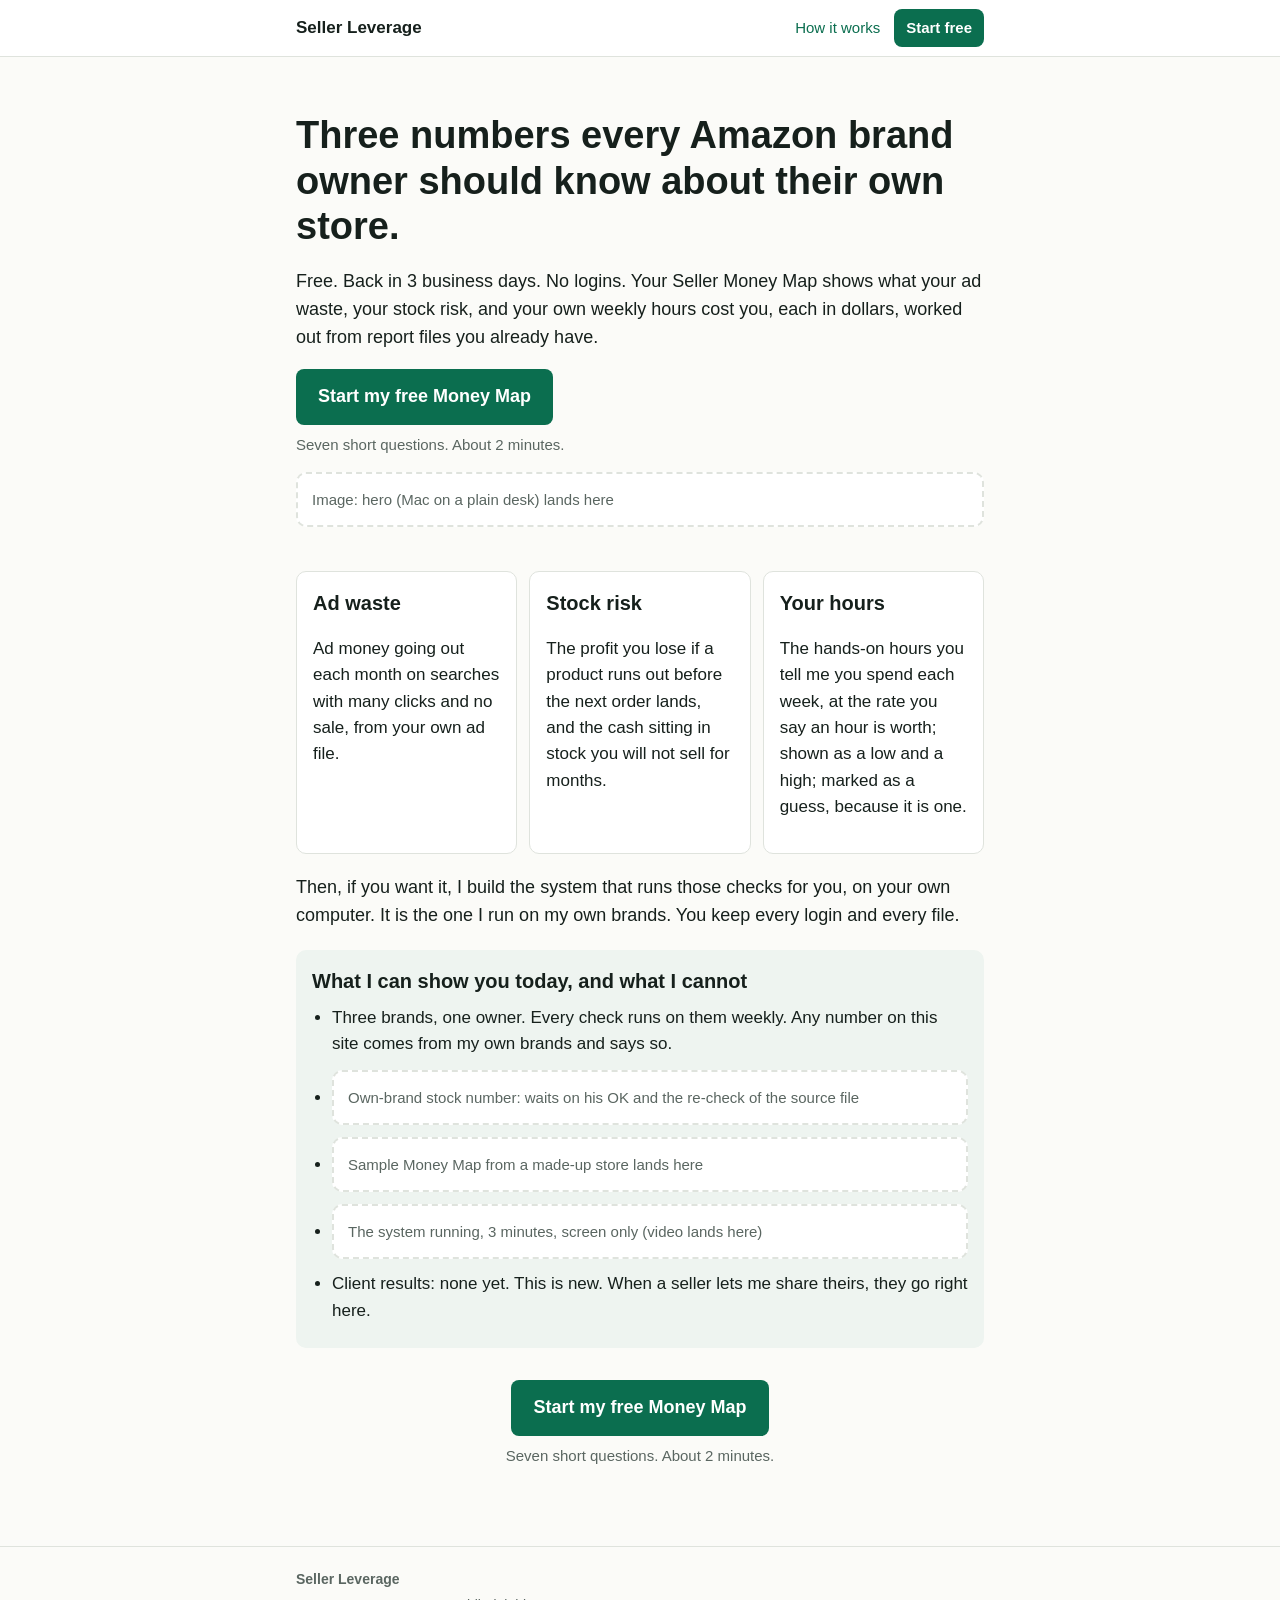
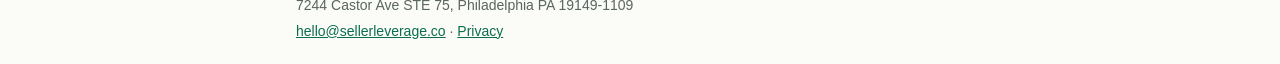
==== index.html @ 5cb5be9c "Seller Leverage site, first build (placeholders)" ====
<!doctype html>
<html lang="en"><head><meta charset="utf-8">
<meta name="viewport" content="width=device-width,initial-scale=1">
<meta http-equiv="Content-Security-Policy" content="default-src 'self'; img-src 'self' data:; style-src 'self'; script-src 'self'; frame-src https://cal.com https://app.cal.com https://www.youtube-nocookie.com; connect-src 'self' https://script.google.com https://script.googleusercontent.com; form-action 'self'; base-uri 'self'; object-src 'none'">
<meta name="referrer" content="strict-origin-when-cross-origin">
<title>Seller Leverage | Free Seller Money Map</title>
<meta name="description" content="Three numbers every Amazon brand owner should know about their own store.">
<link rel="stylesheet" href="/style.css">
<link rel="icon" href="/img/favicon.svg" type="image/svg+xml">
</head><body>
<header class="top"><div class="wrap row"><a class="brand" href="/">Seller Leverage</a><nav><a href="/how-it-works/">How it works</a><a class="btn-sm" href="/audit/">Start free</a></nav></div></header>
<main class="wrap">

<section class="hero">
<h1>Three numbers every Amazon brand owner should know about their own store.</h1>
<p class="sub">Free. Back in 3 business days. No logins. Your Seller Money Map shows what your ad waste, your stock risk, and your own weekly hours cost you, each in dollars, worked out from report files you already have.</p>
<a class="btn" href="/audit/">Start my free Money Map</a>
<p class="note">Seven short questions. About 2 minutes.</p>
<div class="ph">Image: hero (Mac on a plain desk) lands here</div>
</section>
<section class="cards">
<div class="card"><h2>Ad waste</h2><p>Ad money going out each month on searches with many clicks and no sale, from your own ad file.</p></div>
<div class="card"><h2>Stock risk</h2><p>The profit you lose if a product runs out before the next order lands, and the cash sitting in stock you will not sell for months.</p></div>
<div class="card"><h2>Your hours</h2><p>The hands-on hours you tell me you spend each week, at the rate you say an hour is worth; shown as a low and a high; marked as a guess, because it is one.</p></div>
</section>
<section>
<p class="lead">Then, if you want it, I build the system that runs those checks for you, on your own computer. It is the one I run on my own brands. You keep every login and every file.</p>
</section>
<section class="proof">
<h2>What I can show you today, and what I cannot</h2>
<ul>
<li>Three brands, one owner. Every check runs on them weekly. Any number on this site comes from my own brands and says so.</li>
<li><div class="ph">Own-brand stock number: waits on his OK and the re-check of the source file</div></li>
<li><div class="ph">Sample Money Map from a made-up store lands here</div></li>
<li><div class="ph">The system running, 3 minutes, screen only (video lands here)</div></li>
<li>Client results: none yet. This is new. When a seller lets me share theirs, they go right here.</li>
</ul>
</section>
<section class="cta"><a class="btn" href="/audit/">Start my free Money Map</a><p class="note">Seven short questions. About 2 minutes.</p></section>

</main>
<footer class="foot"><div class="wrap">
<p><strong>Seller Leverage</strong></p>
<p>7244 Castor Ave STE 75, Philadelphia PA 19149-1109</p>
<p><a href="mailto:hello@sellerleverage.co">hello@sellerleverage.co</a> &middot; <a href="/privacy/">Privacy</a></p>
</div></footer>

</body></html>
---- style.css ----
:root{--ink:#16201c;--muted:#5a6661;--bg:#fbfbf8;--line:#dfe3dd;--accent:#0b6e4f;--accent-ink:#fff;--soft:#eef4f0}
*{box-sizing:border-box}
html{-webkit-text-size-adjust:100%}
body{margin:0;background:var(--bg);color:var(--ink);font:17px/1.55 -apple-system,BlinkMacSystemFont,"Segoe UI",Roboto,Helvetica,Arial,sans-serif}
.wrap{max-width:720px;margin:0 auto;padding:0 16px}
a{color:var(--accent)}
.top{border-bottom:1px solid var(--line);background:#fff}
.row{display:flex;align-items:center;justify-content:space-between;min-height:56px;gap:12px}
.brand{font-weight:700;color:var(--ink);text-decoration:none}
nav{display:flex;gap:14px;align-items:center;font-size:15px}
nav a{text-decoration:none}
.btn,.btn-sm{display:inline-block;background:var(--accent);color:var(--accent-ink);text-decoration:none;border:0;border-radius:8px;font-weight:600;cursor:pointer}
.btn{padding:14px 22px;font-size:18px}
.btn-sm{padding:7px 12px}
.btn:focus-visible,.btn-sm:focus-visible,input:focus-visible{outline:3px solid #f2b705;outline-offset:2px}
.hero{padding:36px 0 12px}
h1{font-size:30px;line-height:1.2;margin:0 0 12px}
h2{font-size:20px;margin:0 0 6px}
.sub,.lead{font-size:18px;color:var(--ink)}
.note{color:var(--muted);font-size:15px;margin-top:8px}
section{margin:20px 0}
.cards{display:grid;gap:12px}
.card,.box{background:#fff;border:1px solid var(--line);border-radius:10px;padding:16px}
.proof{background:var(--soft);border-radius:10px;padding:16px}
.proof ul{padding-left:20px;margin:0}
.proof li{margin:8px 0}
.steps{padding-left:22px}
.steps li{margin:10px 0}
.cta{text-align:center;padding:12px 0 24px}
.ph{border:2px dashed var(--line);border-radius:10px;padding:14px;color:var(--muted);font-size:15px;margin:12px 0;background:#fff}
.form label{display:block;font-weight:600;margin:14px 0}
.form input[type=email],.form input:not([type]){display:block;width:100%;margin-top:6px;padding:12px;font-size:17px;border:1px solid #b9c1bb;border-radius:8px}
fieldset{border:1px solid var(--line);border-radius:10px;margin:14px 0;padding:10px 14px;background:#fff}
legend{font-weight:600;padding:0 4px}
.opt{display:flex!important;align-items:center;gap:10px;font-weight:400!important;margin:6px 0!important;min-height:40px}
.opt input{width:20px;height:20px}
.hp{position:absolute;left:-9999px}
.err{color:#a01d1d;font-weight:600}
.tabs{display:flex;gap:8px;flex-wrap:wrap}
.tab{border:1px solid var(--accent);background:#fff;color:var(--accent);border-radius:8px;padding:10px 12px;font-size:15px;cursor:pointer}
.tab.on{background:var(--accent);color:#fff}
.calbox{margin-top:14px}
.calbox iframe{width:100%;height:720px;border:0;border-radius:10px;background:#fff}
.foot{border-top:1px solid var(--line);margin-top:40px;padding:18px 0;color:var(--muted);font-size:14px}
.foot p{margin:4px 0}
@media(min-width:720px){h1{font-size:38px}.cards{grid-template-columns:repeat(3,1fr)}}
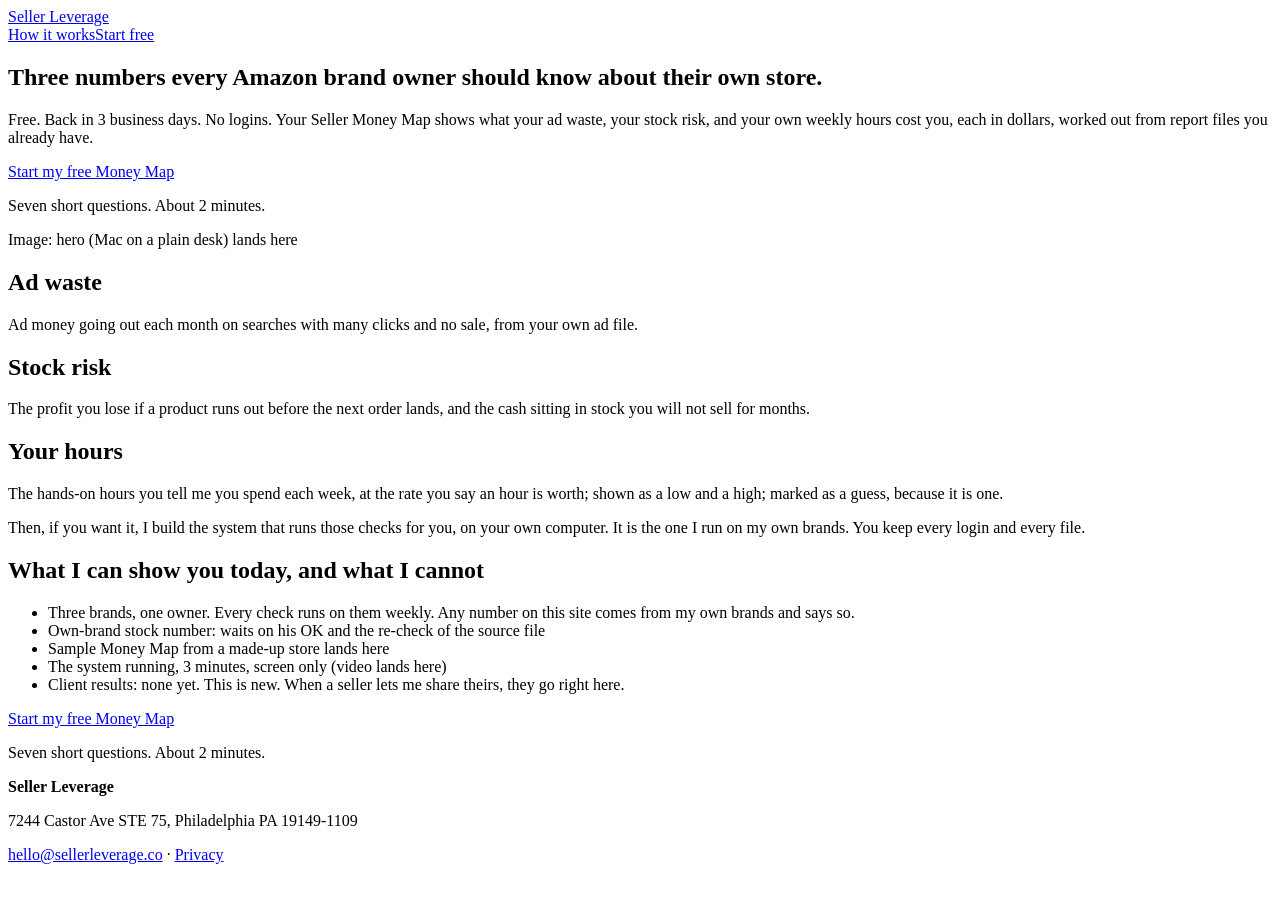
==== commit aad53502: "Base path for github.io" ====
--- a/index.html
+++ b/index.html
@@ -5,16 +5,16 @@
 <meta name="referrer" content="strict-origin-when-cross-origin">
 <title>Seller Leverage | Free Seller Money Map</title>
 <meta name="description" content="Three numbers every Amazon brand owner should know about their own store.">
-<link rel="stylesheet" href="/style.css">
-<link rel="icon" href="/img/favicon.svg" type="image/svg+xml">
+<link rel="stylesheet" href="/seller-leverage-site/style.css">
+<link rel="icon" href="/seller-leverage-site/img/favicon.svg" type="image/svg+xml">
 </head><body>
-<header class="top"><div class="wrap row"><a class="brand" href="/">Seller Leverage</a><nav><a href="/how-it-works/">How it works</a><a class="btn-sm" href="/audit/">Start free</a></nav></div></header>
+<header class="top"><div class="wrap row"><a class="brand" href="/seller-leverage-site/">Seller Leverage</a><nav><a href="/seller-leverage-site/how-it-works/">How it works</a><a class="btn-sm" href="/seller-leverage-site/audit/">Start free</a></nav></div></header>
 <main class="wrap">
 
 <section class="hero">
 <h1>Three numbers every Amazon brand owner should know about their own store.</h1>
 <p class="sub">Free. Back in 3 business days. No logins. Your Seller Money Map shows what your ad waste, your stock risk, and your own weekly hours cost you, each in dollars, worked out from report files you already have.</p>
-<a class="btn" href="/audit/">Start my free Money Map</a>
+<a class="btn" href="/seller-leverage-site/audit/">Start my free Money Map</a>
 <p class="note">Seven short questions. About 2 minutes.</p>
 <div class="ph">Image: hero (Mac on a plain desk) lands here</div>
 </section>
@@ -36,13 +36,13 @@
 <li>Client results: none yet. This is new. When a seller lets me share theirs, they go right here.</li>
 </ul>
 </section>
-<section class="cta"><a class="btn" href="/audit/">Start my free Money Map</a><p class="note">Seven short questions. About 2 minutes.</p></section>
+<section class="cta"><a class="btn" href="/seller-leverage-site/audit/">Start my free Money Map</a><p class="note">Seven short questions. About 2 minutes.</p></section>
 
 </main>
 <footer class="foot"><div class="wrap">
 <p><strong>Seller Leverage</strong></p>
 <p>7244 Castor Ave STE 75, Philadelphia PA 19149-1109</p>
-<p><a href="mailto:hello@sellerleverage.co">hello@sellerleverage.co</a> &middot; <a href="/privacy/">Privacy</a></p>
+<p><a href="mailto:hello@sellerleverage.co">hello@sellerleverage.co</a> &middot; <a href="/seller-leverage-site/privacy/">Privacy</a></p>
 </div></footer>
 
 </body></html>
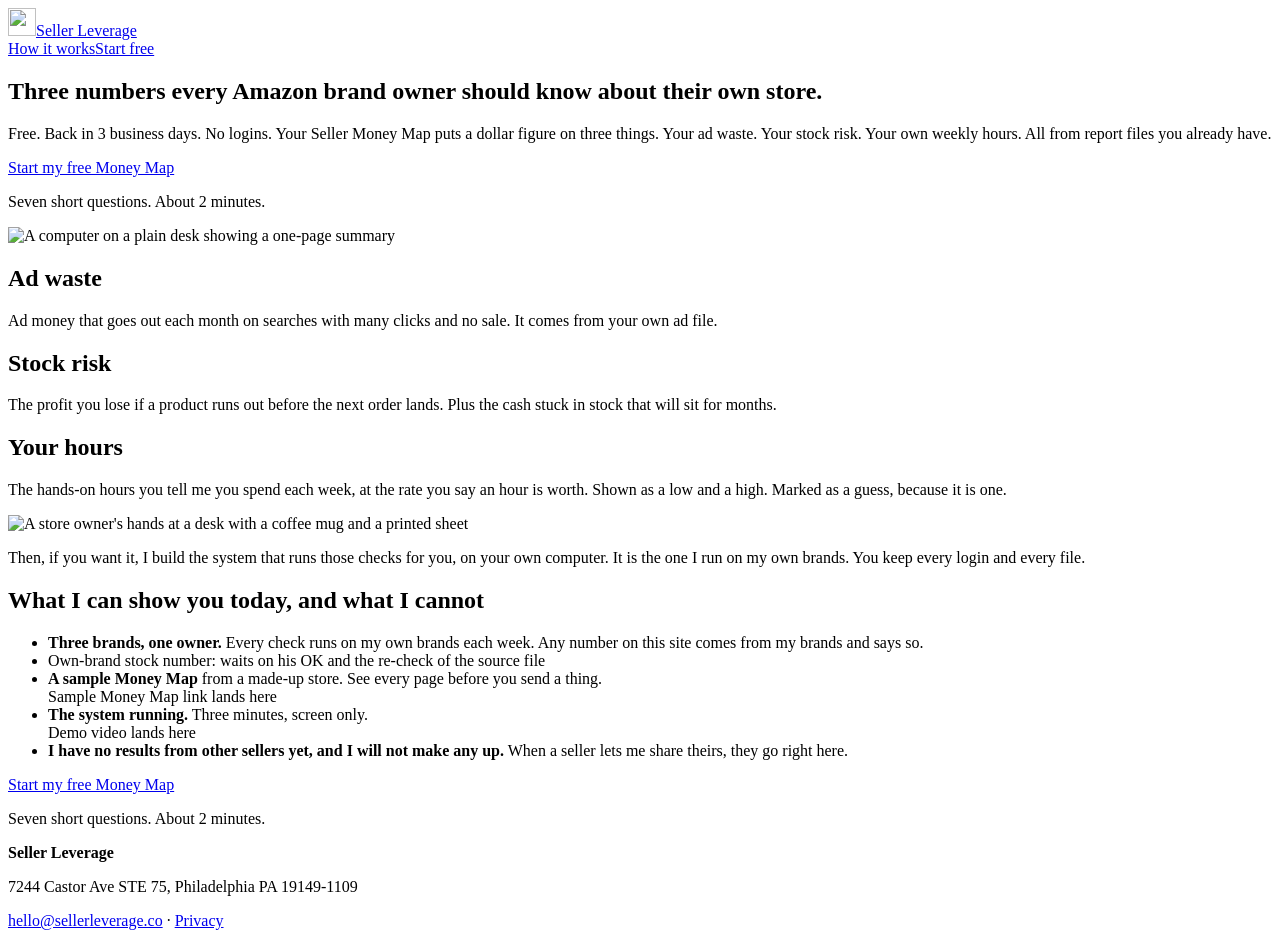
==== commit b02268e7: "Site update 2026-10-19_0558" ====
--- a/index.html
+++ b/index.html
@@ -4,36 +4,40 @@
 <meta http-equiv="Content-Security-Policy" content="default-src 'self'; img-src 'self' data:; style-src 'self'; script-src 'self'; frame-src https://cal.com https://app.cal.com https://www.youtube-nocookie.com; connect-src 'self' https://script.google.com https://script.googleusercontent.com; form-action 'self'; base-uri 'self'; object-src 'none'">
 <meta name="referrer" content="strict-origin-when-cross-origin">
 <title>Seller Leverage | Free Seller Money Map</title>
-<meta name="description" content="Three numbers every Amazon brand owner should know about their own store.">
+<meta name="description" content="Three numbers every Amazon brand owner should know about their own store. Free, back in 3 business days, no logins.">
 <link rel="stylesheet" href="/seller-leverage-site/style.css">
+<meta property="og:title" content="Seller Leverage | Free Seller Money Map">
+<meta property="og:description" content="Three numbers every Amazon brand owner should know about their own store. Free, back in 3 business days, no logins.">
+<meta property="og:image" content="https://sellerleverage.co/img/09_share-1200x630.jpg">
 <link rel="icon" href="/seller-leverage-site/img/favicon.svg" type="image/svg+xml">
 </head><body>
-<header class="top"><div class="wrap row"><a class="brand" href="/seller-leverage-site/">Seller Leverage</a><nav><a href="/seller-leverage-site/how-it-works/">How it works</a><a class="btn-sm" href="/seller-leverage-site/audit/">Start free</a></nav></div></header>
+<header class="top"><div class="wrap row"><a class="brand" href="/seller-leverage-site/"><img class="logo" src="/seller-leverage-site/img/01_logo-mark.png" alt="" width="28" height="28">Seller Leverage</a><nav><a href="/seller-leverage-site/how-it-works/">How it works</a><a class="btn-sm" href="/seller-leverage-site/audit/">Start free</a></nav></div></header>
 <main class="wrap">
 
 <section class="hero">
 <h1>Three numbers every Amazon brand owner should know about their own store.</h1>
-<p class="sub">Free. Back in 3 business days. No logins. Your Seller Money Map shows what your ad waste, your stock risk, and your own weekly hours cost you, each in dollars, worked out from report files you already have.</p>
+<p class="sub">Free. Back in 3 business days. No logins. Your Seller Money Map puts a dollar figure on three things. Your ad waste. Your stock risk. Your own weekly hours. All from report files you already have.</p>
 <a class="btn" href="/seller-leverage-site/audit/">Start my free Money Map</a>
 <p class="note">Seven short questions. About 2 minutes.</p>
-<div class="ph">Image: hero (Mac on a plain desk) lands here</div>
+<img src="/seller-leverage-site/img/03_hero-desk.jpg" alt="A computer on a plain desk showing a one-page summary" width="1600" height="895">
 </section>
 <section class="cards">
-<div class="card"><h2>Ad waste</h2><p>Ad money going out each month on searches with many clicks and no sale, from your own ad file.</p></div>
-<div class="card"><h2>Stock risk</h2><p>The profit you lose if a product runs out before the next order lands, and the cash sitting in stock you will not sell for months.</p></div>
-<div class="card"><h2>Your hours</h2><p>The hands-on hours you tell me you spend each week, at the rate you say an hour is worth; shown as a low and a high; marked as a guess, because it is one.</p></div>
+<div class="card"><h2>Ad waste</h2><p>Ad money that goes out each month on searches with many clicks and no sale. It comes from your own ad file.</p></div>
+<div class="card"><h2>Stock risk</h2><p>The profit you lose if a product runs out before the next order lands. Plus the cash stuck in stock that will sit for months.</p></div>
+<div class="card"><h2>Your hours</h2><p>The hands-on hours you tell me you spend each week, at the rate you say an hour is worth. Shown as a low and a high. Marked as a guess, because it is one.</p></div>
 </section>
 <section>
+<img src="/seller-leverage-site/img/08_owner-hands.jpg" alt="A store owner's hands at a desk with a coffee mug and a printed sheet" width="1024" height="688" loading="lazy">
 <p class="lead">Then, if you want it, I build the system that runs those checks for you, on your own computer. It is the one I run on my own brands. You keep every login and every file.</p>
 </section>
 <section class="proof">
 <h2>What I can show you today, and what I cannot</h2>
 <ul>
-<li>Three brands, one owner. Every check runs on them weekly. Any number on this site comes from my own brands and says so.</li>
+<li><strong>Three brands, one owner.</strong> Every check runs on my own brands each week. Any number on this site comes from my brands and says so.</li>
 <li><div class="ph">Own-brand stock number: waits on his OK and the re-check of the source file</div></li>
-<li><div class="ph">Sample Money Map from a made-up store lands here</div></li>
-<li><div class="ph">The system running, 3 minutes, screen only (video lands here)</div></li>
-<li>Client results: none yet. This is new. When a seller lets me share theirs, they go right here.</li>
+<li><strong>A sample Money Map</strong> from a made-up store. See every page before you send a thing. <div class="ph">Sample Money Map link lands here</div></li>
+<li><strong>The system running.</strong> Three minutes, screen only. <div class="ph">Demo video lands here</div></li>
+<li><strong>I have no results from other sellers yet, and I will not make any up.</strong> When a seller lets me share theirs, they go right here.</li>
 </ul>
 </section>
 <section class="cta"><a class="btn" href="/seller-leverage-site/audit/">Start my free Money Map</a><p class="note">Seven short questions. About 2 minutes.</p></section>
